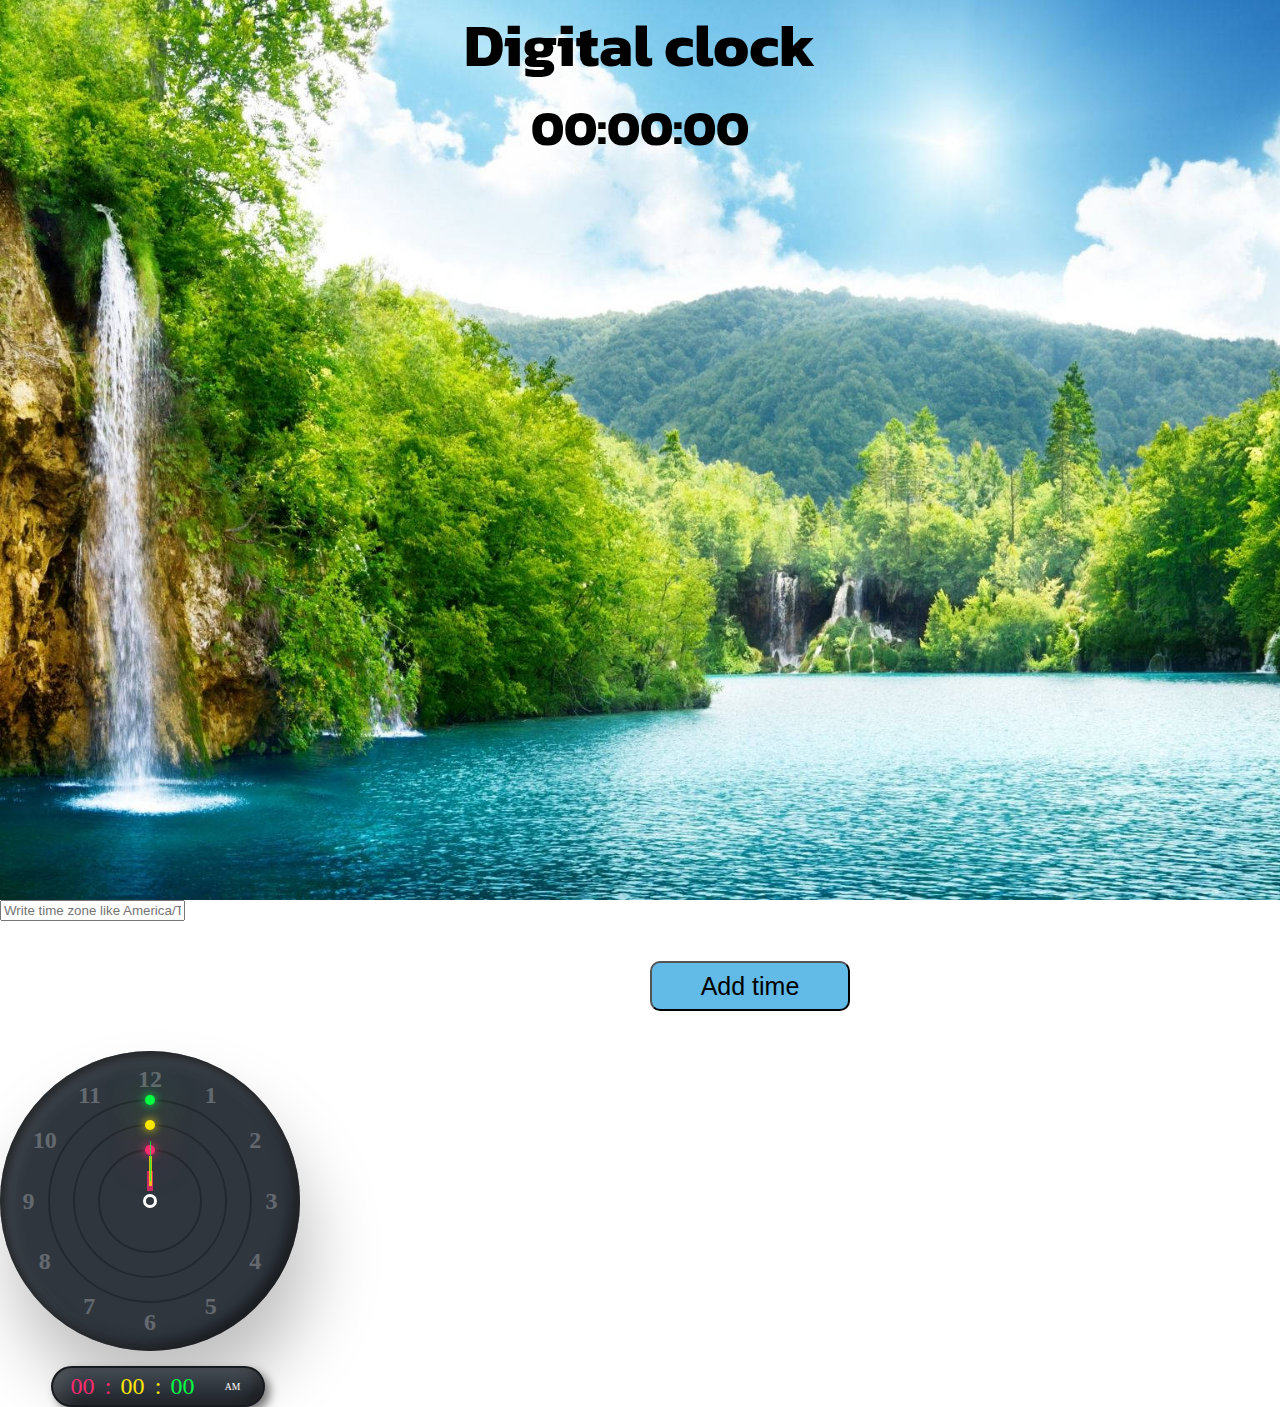
==== main.html @ 0fdd98dd "Add require files for work" ====
<!DOCTYPE html>
<html lang="en">
<head>
    <meta charset="UTF-8">
    <meta name="viewport" content="width=device-width, initial-scale=1.0">
    <title>Digital clock</title>
    <link rel="stylesheet" href="style.css">
    <link rel="preconnect" href="https://fonts.googleapis.com">
    <link rel="preconnect" href="https://fonts.gstatic.com" crossorigin>
    <link href="https://fonts.googleapis.com/css2?family=Roboto:ital,wght@0,100;0,300;0,400;0,500;0,700;0,900;1,100;1,300;1,400;1,500;1,700;1,900&display=swap" rel="stylesheet">
    <link rel="preconnect" href="https://fonts.googleapis.com">
    <link rel="preconnect" href="https://fonts.gstatic.com" crossorigin>
    <link href="https://fonts.googleapis.com/css2?family=Kanit:ital,wght@0,100;0,200;0,300;0,400;0,500;0,600;0,700;0,800;0,900;1,100;1,200;1,300;1,400;1,500;1,600;1,700;1,800;1,900&display=swap" rel="stylesheet">
    <script src="index.js" defer></script>
    <script src="https://momentjs.com/downloads/moment.js"></script>
    <script src="https://momentjs.com/downloads/moment-timezone-with-data-10-year-range.js"></script>
</head>
<body>
    <div class="digital_clock">
        <h1 class="clock_title">Digital clock</h1>
        <h2 class="digital_clock_number">00:00:00</h2>
        <div class="a"></div>

    </div>


    <div class="clock_world_wide">
        <input type="text" id="timeZoneContent" placeholder="Write time zone like America/Toronta" class="timeZoneContent">
        <button id="create" class="create">Add time</button>
        <div class="time_piece">
            <div class ="container">       
                <div class ="clock">
                    <div class="circle" id="sc" style="--clr:#04fc43;"><i></i></div>
                    <div class="circle circle2" id="mn" style="--clr:#fee800;"><i></i></div>
                    <div class="circle circle3" id="hr" style="--clr:#ff2972;"><i></i></div>

                    <span style = "--i:1;"><b>1</b></span>
                    <span style = "--i:2;"><b>2</b></span>
                    <span style = "--i:3;"><b>3</b></span>
                    <span style = "--i:4;"><b>4</b></span>
                    <span style = "--i:5;"><b>5</b></span>
                    <span style = "--i:6;"><b>6</b></span>
                    <span style = "--i:7;"><b>7</b></span>
                    <span style = "--i:8;"><b>8</b></span>
                    <span style = "--i:9;"><b>9</b></span>
                    <span style = "--i:10;"><b>10</b></span>
                    <span style = "--i:11;"><b>11</b></span>
                    <span style = "--i:12;"><b>12</b></span>
                </div>
                <div  id = "time">
                    <div id = "hours" style="--clr:#ff2972;">00</div>
                    <div id = "minutes" style="--clr:#fee800;">00</div>
                    <div id = "seconds" style="--clr:#04fc43;">00</div>
                    <div id = "ampm">AM</div>
                </div>
            </div>        
        </div>
    </div>
</body>
</html>
---- style.css ----
* {
    margin: 0;
}


.digital_clock {
    background-image: url("nature-2ygv7ssy2k0lxlzu.jpg");
    min-height: 100vh; 
    background-position: center;
    background-size: cover;   
    background-repeat: no-repeat;
    box-sizing: border-box;
    text-align: center;

}

.clock_title {
    font-size: 60px;
    font-family: 'Kanit', sans-serif;
}

.digital_clock_number {
    font-size: 50px;
    font-family: 'Kanit', sans-serif;

}

/* .clock_world_wide {
    display: flex;

} */

.time_piece {
  display: flex;
}

.container {
  /* position: relative; */
  display: flex;
  justify-content: center;
  align-items: center;
  flex-direction: column;

}

.clock {
  position: relative;
  width: 300px;
  height: 300px;
  background: #2f363e;
  border-radius: 50%;
  box-shadow: 10px 50px 70px rgba(0, 0, 0, 0.25),
    inset 5px 5px 10px rgba(0, 0, 0, 0.5),
    inset 5px 5px 20px rgba(255, 255, 255, 0.2),
    inset -5px -5px 15px rgba(0, 0, 0, 0.75);
  display: flex;
  justify-content: center;
  align-items: center;
}

.clock::before {
  content: '';  
  position: absolute;
  width: 8px;
  height: 8px;
  background: #2f363e;
  border: 3px solid #fff;
  border-radius: 50%;
  z-index: 100000;
}

.clock span {
  position: absolute;
  inset: 15px;
  color: #fff;
  text-align: center;
  transform: rotate(calc(30deg * var(--i)));
  /*360 / 12 = 30deg */
}

.clock span b {
  font-size: 1.5em;
  opacity: 0.25;
  font-weight: 600;
  display: inline-block;
  transform: rotate(calc(-30deg * var(--i)));
}

.circle {
  position: absolute;
  width: 200px;
  height: 200px;
  border: 2px solid rgba(0, 0, 0, 0.25);
  border-radius: 50%;
  display: flex;
  justify-content: center;
  align-items: flex-start;
  z-index: 10;
}

.circle i {
  position: absolute;
  width: 6px;
  height: 40%;
  background: var(--clr);
  opacity: 0.75;
  transform-origin: bottom;
  transform: scaleY(0.5);
}

.circle:nth-child(1) i {
  width: 1px;
}

.circle:nth-child(2) i {
  width: 3px;
}

.circle2 {
  width: 150px;
  height: 150px;
  z-index: 9;
}

.circle3 {
  width: 100px;
  height: 100px;
  z-index: 8;
}

.circle::before {
  content: '';
  position: absolute;
  top: -6.5px;
  width: 10px;
  height: 10px;
  border-radius: 50%;
  background: var(--clr);
  box-shadow: 0 0 10px var(--clr),
    0 0 40px var(--clr);
}

/* digital clock style */

#time {
    background: #2f363e;    
    margin-bottom: -80px;
    margin-left: 10px;
    display: flex;
    transform: translateY(15px);
    padding: 5px 5px;
    font-size: 1.5em;
    font-weight: 600;
    border: 2px solid rgba(0, 0, 0, 0.5);
    border-radius: 40px;
    box-shadow: 5px 5px 10px rgba(0, 0, 0, 0.5),
        inset 5px 5px 20px rgba(255, 255, 255, 0.2),
        inset -5px -5px 15px rgba(0, 0, 0, 0.75);
    margin-left: 15px;
}

#time div {
  position: relative;
  width: 50px;
  text-align: center;
  font-weight: 500;
  color: var(--clr);
}

#time div:nth-child(1)::after,
#time div:nth-child(2)::after {
  content: ':';
  position: absolute;
  right: -4px;
}

#time div:last-child {
  font-size: 0.4em;
  display: flex;
  justify-content: center;
  align-items: center;
  color: #fff;
}

#time div:nth-child(2)::after {
  animation: animate 1s steps(1) infinite;
}

@keyframes animate {
  0% {
    opacity: 1;
  }

  50% {
    opacity: 0;
  }
}

#ampm {
  text-transform: uppercase;
}

.create {
  font-size: 25px;
  width: 200px;
  height: 50px;
  border-radius: 10px;
  background-color: #61bbe6;
  margin: 40px 650px;
  
}

.create:hover {
  cursor: pointer;  
}
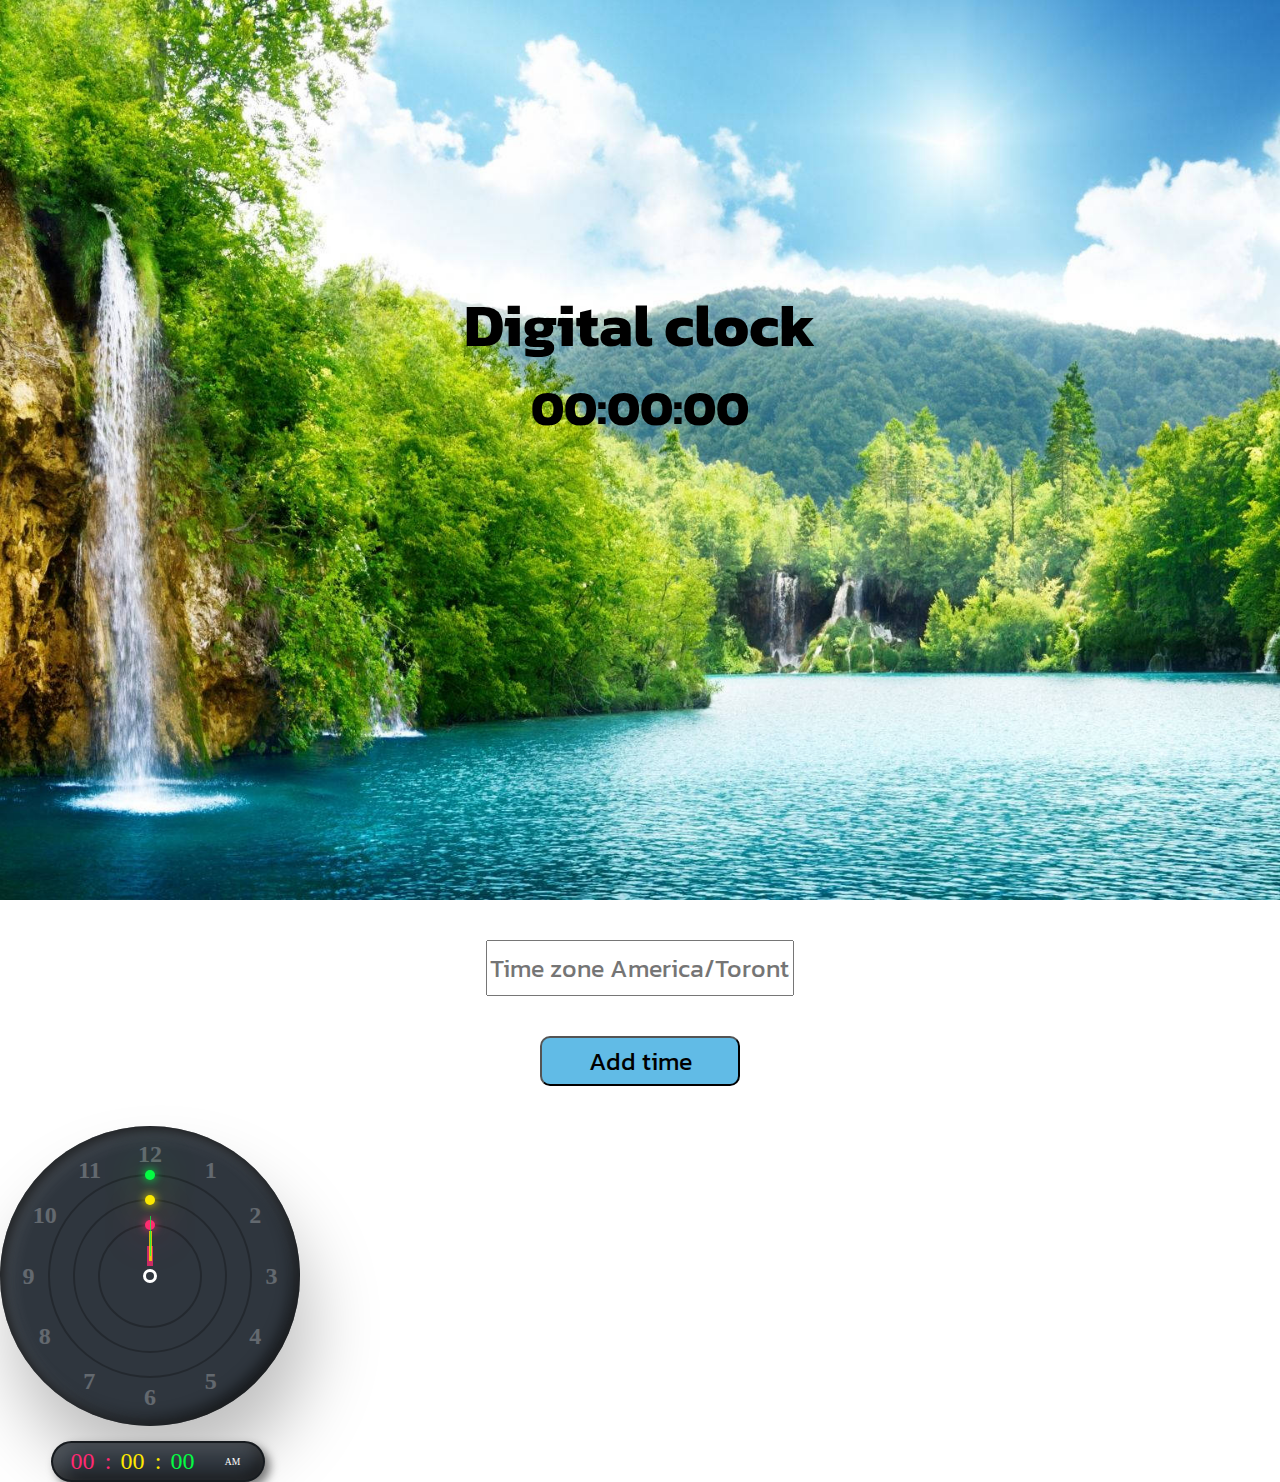
==== commit 18f3bcc9: "Add some styles" ====
--- a/main.html
+++ b/main.html
@@ -20,13 +20,13 @@
         <h1 class="clock_title">Digital clock</h1>
         <h2 class="digital_clock_number">00:00:00</h2>
         <div class="a"></div>
-
     </div>
 
-
     <div class="clock_world_wide">
-        <input type="text" id="timeZoneContent" placeholder="Write time zone like America/Toronta" class="timeZoneContent">
-        <button id="create" class="create">Add time</button>
+        <div class="timeZoneChanger">
+            <input type="text" id="timeZoneContent" placeholder="Time zone America/Toronta" class="timeZoneContent">
+            <button id="create" class="create">Add time</button>
+        </div>
         <div class="time_piece">
             <div class ="container">       
                 <div class ="clock">
--- a/style.css
+++ b/style.css
@@ -15,6 +15,7 @@
 }
 
 .clock_title {
+    padding-top: 280px;
     font-size: 60px;
     font-family: 'Kanit', sans-serif;
 }
@@ -200,17 +201,38 @@
   text-transform: uppercase;
 }
 
+.timeZoneChanger {
+  align-items: center;
+  display: flex;
+  flex-direction: column;
+}
+
 .create {
   font-size: 25px;
   width: 200px;
   height: 50px;
   border-radius: 10px;
   background-color: #61bbe6;
-  margin: 40px 650px;
-  
+  margin: 40px 0;
+  font-family: 'Kanit', sans-serif;
 }
 
 .create:hover {
   cursor: pointer;  
 }
 
+.timeZoneContent {
+  width: 300px;
+  height: 50px;
+  font-size: 25px;
+  margin-top: 40px;
+  font-family: 'Kanit', sans-serif;
+
+}
+
+.a {
+  font-size: 22px;
+  text-transform: uppercase;
+  font-family: 'Kanit', sans-serif;
+
+}